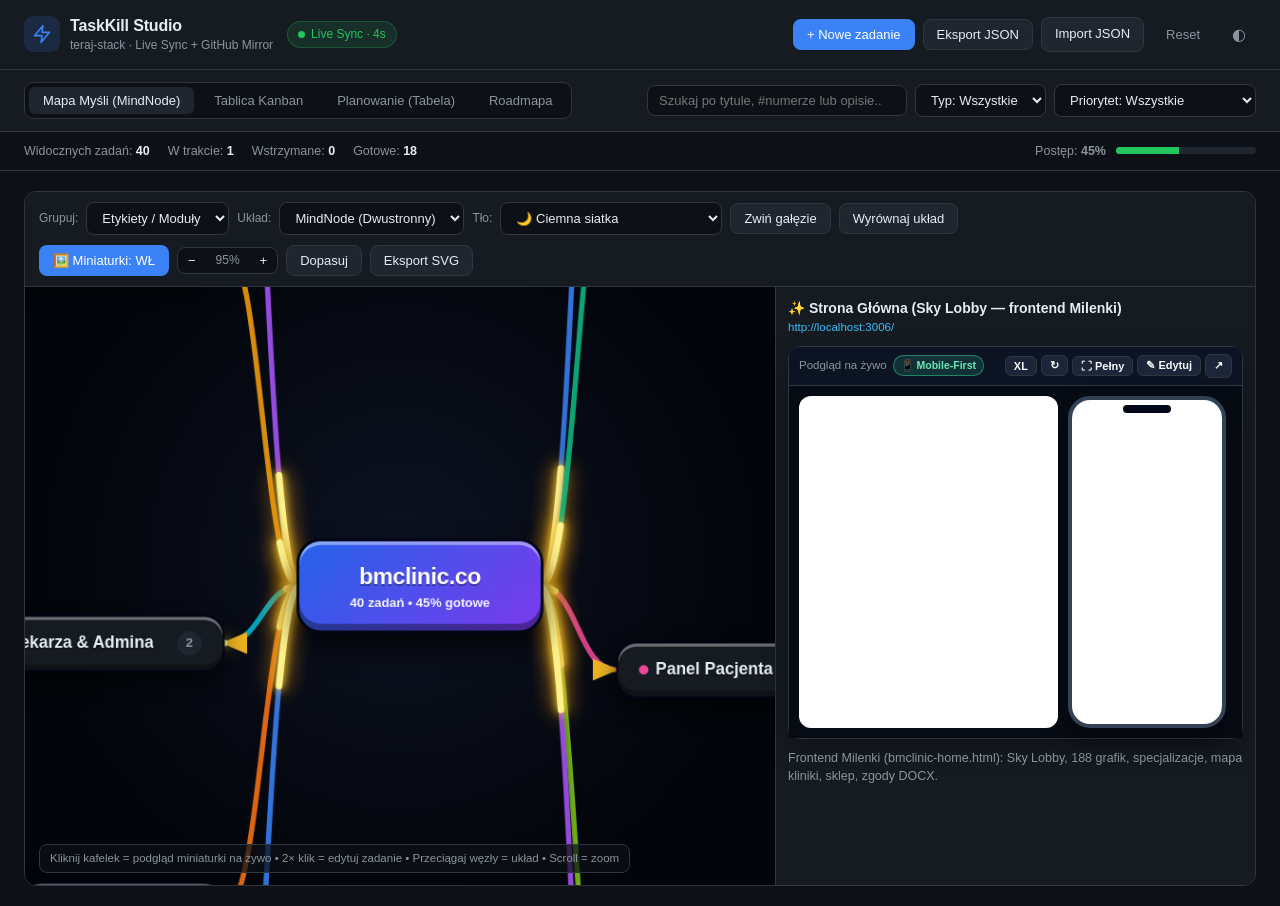
==== index.html @ 2da017fd "feat: TaskKill Studio branding, mobile layout, Plan Awaryjny 2026-11-24, Goal Path & rewards" ====
<!DOCTYPE html>
<html lang="pl" data-theme="dark">
<head>
  <meta charset="UTF-8" />
  <meta name="viewport" content="width=device-width, initial-scale=1.0, viewport-fit=cover" />
  <meta name="theme-color" content="#03050a" />
  <meta name="apple-mobile-web-app-capable" content="yes" />
  <meta name="apple-mobile-web-app-status-bar-style" content="black-translucent" />
  <meta name="apple-mobile-web-app-title" content="TaskKill Studio" />
  <title>TaskKill Studio — Live Board</title>
  <link rel="stylesheet" href="styles.css?v=taskkill-v1" />
</head>
<body>
  <header class="topbar">
    <div class="topbar-left">
      <div class="brand">
        <span class="brand-icon" aria-hidden="true">
          <svg width="20" height="20" viewBox="0 0 24 24" fill="none" stroke="currentColor" stroke-width="2" stroke-linecap="round" stroke-linejoin="round">
            <polygon points="13 2 3 14 12 14 11 22 21 10 12 10 13 2"/>
          </svg>
        </span>
        <div>
          <h1>TaskKill Studio</h1>
          <span class="subtitle">teraj-stack · Live Sync + GitHub Mirror</span>
        </div>
      </div>
      <span class="offline-pill" title="Synchronizacja na żywo co 4s + automatyczny zapis na GitHub co 2 min">
        <span class="dot"></span> Live Sync · 4s
      </span>
    </div>

    <div class="topbar-actions">
      <button id="btn-new-task" class="btn btn-primary">+ Nowe zadanie</button>
      <button id="btn-export" class="btn btn-secondary" title="Eksportuj do pliku JSON">Eksport JSON</button>
      <label class="btn btn-secondary file-btn" title="Importuj z pliku JSON">
        Import JSON
        <input type="file" id="input-import" accept=".json,application/json" hidden />
      </label>
      <button id="btn-reset" class="btn btn-ghost" title="Przywróć oryginalne 21 zadań z GitHuba">Reset</button>
      <button id="btn-theme" class="btn btn-ghost icon-only" title="Przełącz motyw jasny/ciemny" aria-label="Przełącz motyw">◐</button>
    </div>
  </header>

  <section class="toolbar">
    <nav class="view-tabs" role="tablist">
      <button class="tab active" data-view="mindmap" role="tab">Mapa Myśli (MindNode)</button>
      <button class="tab" data-view="board" role="tab">Tablica Kanban</button>
      <button class="tab" data-view="table" role="tab">Planowanie (Tabela)</button>
      <button class="tab" data-view="roadmap" role="tab">Roadmapa</button>
    </nav>

    <div class="filters">
      <input type="search" id="filter-search" class="input search-input" placeholder="Szukaj po tytule, #numerze lub opisie..." />
      <select id="filter-type" class="select" aria-label="Filtr typu">
        <option value="ALL">Typ: Wszystkie</option>
        <option value="Feature">Feature</option>
        <option value="Bug">Bug</option>
        <option value="Task">Task</option>
      </select>
      <select id="filter-priority" class="select" aria-label="Filtr priorytetu">
        <option value="ALL">Priorytet: Wszystkie</option>
        <option value="Krytyczny">❗ Krytyczny (JUŻ)</option>
        <option value="Wysoki">⚠️ Wysoki (Przyspieszony)</option>
        <option value="Średni">Średni</option>
        <option value="Niski">Niski</option>
      </select>
    </div>
  </section>

  <section class="stats-bar" id="stats-bar"></section>

  <main id="app-content" class="app-content"></main>

  <!-- Modal dodawania / edycji zadania -->
  <div id="task-modal" class="modal-backdrop hidden" role="dialog" aria-modal="true" aria-labelledby="modal-title">
    <div class="modal">
      <div class="modal-header">
        <h2 id="modal-title">Edytuj zadanie</h2>
        <button id="modal-close" class="btn btn-ghost icon-only" aria-label="Zamknij">✕</button>
      </div>
      <form id="task-form" class="modal-body">
        <input type="hidden" id="field-id" />
        <label class="field">
          <span>Tytuł *</span>
          <input type="text" id="field-title" class="input" required placeholder="Nazwa zadania..." />
        </label>

        <div class="field-row">
          <label class="field">
            <span>Status</span>
            <select id="field-status" class="select">
              <option value="Todo">Do zrobienia</option>
              <option value="In Progress">W trakcie</option>
              <option value="Paused">Wstrzymane</option>
              <option value="Done">Gotowe</option>
            </select>
          </label>
          <label class="field">
            <span>Priorytet</span>
            <select id="field-priority" class="select">
              <option value="Krytyczny">❗ Krytyczny (JUŻ)</option>
              <option value="Wysoki">⚠️ Wysoki (Przyspieszony)</option>
              <option value="Średni">Średni</option>
              <option value="Niski">Niski</option>
            </select>
          </label>
          <label class="field">
            <span>Typ</span>
            <select id="field-type" class="select">
              <option value="Task">Task</option>
              <option value="Feature">Feature</option>
              <option value="Bug">Bug</option>
            </select>
          </label>
        </div>

        <div class="field-row">
          <label class="field">
            <span>Data startu</span>
            <input type="date" id="field-start" class="input" />
          </label>
          <label class="field">
            <span>Data końca</span>
            <input type="date" id="field-end" class="input" />
          </label>
          <label class="field">
            <span>Przypisany</span>
            <input type="text" id="field-assignee" class="input" placeholder="teraj-stack" />
          </label>
        </div>

        <label class="field">
          <span>Etykiety (oddzielone przecinkiem)</span>
          <input type="text" id="field-labels" class="input" placeholder="np. enhancement, docs" />
        </label>

        <label class="field">
          <span>Opis</span>
          <textarea id="field-body" class="input textarea" rows="5" placeholder="Szczegóły zadania..."></textarea>
        </label>

        <div class="modal-footer">
          <button type="button" id="btn-delete-task" class="btn btn-danger">Usuń zadanie</button>
          <div class="modal-footer-right">
            <a id="field-github-link" href="#" target="_blank" rel="noopener" class="btn btn-ghost hidden">Otwórz na GitHub ↗</a>
            <button type="button" id="btn-cancel-modal" class="btn btn-secondary">Anuluj</button>
            <button type="submit" class="btn btn-primary">Zapisz</button>
          </div>
        </div>
      </form>
    </div>
  </div>

  <div id="toast" class="toast hidden" role="status" aria-live="polite"></div>

  <script src="data.js?v=taskkill-v1"></script>
  <script src="app.js?v=taskkill-v1"></script>
</body>
</html>
---- styles.css ----
:root {
  --bg: #0d1117;
  --surface: #161b22;
  --surface-2: #1f2630;
  --border: #30363d;
  --text: #e6edf3;
  --muted: #8b949e;
  --accent: #3b82f6;
  --accent-hover: #2563eb;
  --danger: #ef4444;
  --success: #22c55e;
  --warning: #f59e0b;
  --paused: #a855f7;
  --radius: 10px;
  --shadow: 0 8px 24px rgba(0, 0, 0, 0.35);
}

[data-theme="light"] {
  --bg: #f6f8fa;
  --surface: #ffffff;
  --surface-2: #f0f3f6;
  --border: #d0d7de;
  --text: #1f2328;
  --muted: #656d76;
  --accent: #2563eb;
  --accent-hover: #1d4ed8;
  --shadow: 0 6px 20px rgba(31, 35, 40, 0.08);
}

* {
  box-sizing: border-box;
  margin: 0;
  padding: 0;
}

body {
  font-family: -apple-system, BlinkMacSystemFont, "SF Pro Text", "Segoe UI", Roboto, Helvetica, Arial, sans-serif;
  background: var(--bg);
  color: var(--text);
  line-height: 1.45;
  min-height: 100vh;
  display: flex;
  flex-direction: column;
}

/* Topbar */
.topbar {
  display: flex;
  align-items: center;
  justify-content: space-between;
  gap: 16px;
  padding: 14px 24px;
  background: var(--surface);
  border-bottom: 1px solid var(--border);
  flex-wrap: wrap;
}

.topbar-left {
  display: flex;
  align-items: center;
  gap: 14px;
}

.brand {
  display: flex;
  align-items: center;
  gap: 10px;
}

.brand-icon {
  width: 36px;
  height: 36px;
  border-radius: 9px;
  background: rgba(59, 130, 246, 0.15);
  color: var(--accent);
  display: grid;
  place-items: center;
}

.brand h1 {
  font-size: 16px;
  font-weight: 650;
  letter-spacing: -0.01em;
}

.subtitle {
  font-size: 12px;
  color: var(--muted);
  display: block;
}

.offline-pill {
  display: inline-flex;
  align-items: center;
  gap: 6px;
  font-size: 12px;
  font-weight: 500;
  padding: 4px 10px;
  border-radius: 999px;
  background: rgba(34, 197, 94, 0.12);
  color: var(--success);
  border: 1px solid rgba(34, 197, 94, 0.25);
}

.offline-pill .dot {
  width: 7px;
  height: 7px;
  border-radius: 50%;
  background: var(--success);
}

.topbar-actions {
  display: flex;
  align-items: center;
  gap: 8px;
  flex-wrap: wrap;
}

/* Buttons & Inputs */
.btn {
  display: inline-flex;
  align-items: center;
  justify-content: center;
  gap: 6px;
  padding: 7px 13px;
  border-radius: 8px;
  font-size: 13px;
  font-weight: 500;
  cursor: pointer;
  border: 1px solid transparent;
  text-decoration: none;
  transition: background 0.15s ease, border-color 0.15s ease, transform 0.1s ease;
}

.btn:active {
  transform: translateY(1px);
}

.btn-primary {
  background: var(--accent);
  color: #fff;
}

.btn-primary:hover {
  background: var(--accent-hover);
}

.btn-secondary {
  background: var(--surface-2);
  color: var(--text);
  border-color: var(--border);
}

.btn-secondary:hover {
  border-color: var(--muted);
}

.btn-ghost {
  background: transparent;
  color: var(--muted);
}

.btn-ghost:hover {
  color: var(--text);
  background: var(--surface-2);
}

.btn-danger {
  background: rgba(239, 68, 68, 0.12);
  color: var(--danger);
  border-color: rgba(239, 68, 68, 0.3);
}

.btn-danger:hover {
  background: var(--danger);
  color: #fff;
}

.icon-only {
  width: 34px;
  height: 34px;
  padding: 0;
  font-size: 16px;
}

.input, .select {
  background: var(--bg);
  color: var(--text);
  border: 1px solid var(--border);
  border-radius: 8px;
  padding: 7px 11px;
  font-size: 13px;
  font-family: inherit;
  outline: none;
}

.input:focus, .select:focus {
  border-color: var(--accent);
}

.textarea {
  resize: vertical;
  width: 100%;
}

/* Toolbar */
.toolbar {
  display: flex;
  align-items: center;
  justify-content: space-between;
  gap: 14px;
  padding: 12px 24px;
  border-bottom: 1px solid var(--border);
  background: var(--surface);
  flex-wrap: wrap;
}

.view-tabs {
  display: flex;
  gap: 6px;
  background: var(--bg);
  padding: 4px;
  border-radius: 9px;
  border: 1px solid var(--border);
}

.tab {
  background: transparent;
  border: none;
  color: var(--muted);
  padding: 6px 14px;
  border-radius: 6px;
  font-size: 13px;
  font-weight: 500;
  cursor: pointer;
}

.tab.active {
  background: var(--surface-2);
  color: var(--text);
}

.filters {
  display: flex;
  align-items: center;
  gap: 8px;
  flex-wrap: wrap;
}

.search-input {
  width: 260px;
}

/* Stats */
.stats-bar {
  display: flex;
  align-items: center;
  gap: 18px;
  padding: 10px 24px;
  font-size: 12.5px;
  color: var(--muted);
  border-bottom: 1px solid var(--border);
  flex-wrap: wrap;
}

.stat-item strong {
  color: var(--text);
  font-weight: 600;
}

.progress-wrap {
  margin-left: auto;
  display: flex;
  align-items: center;
  gap: 10px;
}

.progress-track {
  width: 140px;
  height: 7px;
  background: var(--surface-2);
  border-radius: 999px;
  overflow: hidden;
}

.progress-fill {
  height: 100%;
  background: var(--success);
  transition: width 0.25s ease;
}

/* Main Content */
.app-content {
  flex: 1;
  padding: 20px 24px;
  overflow-x: auto;
}

/* Board View */
.board {
  display: grid;
  grid-template-columns: repeat(4, minmax(260px, 1fr));
  gap: 16px;
  align-items: start;
}

.column {
  background: var(--surface);
  border: 1px solid var(--border);
  border-radius: var(--radius);
  padding: 12px;
  min-height: 420px;
  display: flex;
  flex-direction: column;
  gap: 10px;
  transition: border-color 0.15s ease, background 0.15s ease;
}

.column.drag-over {
  border-color: var(--accent);
  background: rgba(59, 130, 246, 0.06);
}

.column-header {
  display: flex;
  align-items: center;
  justify-content: space-between;
  padding: 2px 4px 8px;
  border-bottom: 1px solid var(--border);
}

.column-title {
  display: flex;
  align-items: center;
  gap: 8px;
  font-size: 13.5px;
  font-weight: 600;
}

.status-dot {
  width: 9px;
  height: 9px;
  border-radius: 50%;
}

.status-Todo { background: #64748b; }
.status-InProgress { background: #3b82f6; }
.status-Paused { background: #a855f7; }
.status-Done { background: #22c55e; }

.count-badge {
  background: var(--surface-2);
  color: var(--muted);
  font-size: 11.5px;
  font-weight: 600;
  padding: 2px 8px;
  border-radius: 999px;
}

.card {
  background: var(--bg);
  border: 1px solid var(--border);
  border-radius: 9px;
  padding: 12px;
  cursor: grab;
  display: flex;
  flex-direction: column;
  gap: 8px;
  transition: border-color 0.15s ease, transform 0.12s ease;
}

.card:hover {
  border-color: var(--accent);
}

.card.dragging {
  opacity: 0.45;
}

.card-top {
  display: flex;
  align-items: center;
  justify-content: space-between;
  gap: 6px;
  font-size: 11.5px;
  color: var(--muted);
}

.card-title {
  font-size: 13.5px;
  font-weight: 550;
  color: var(--text);
}

.card-meta {
  display: flex;
  flex-wrap: wrap;
  gap: 6px;
  align-items: center;
}

.badge {
  font-size: 11px;
  font-weight: 600;
  padding: 2px 7px;
  border-radius: 999px;
  border: 1px solid transparent;
}

.prio-Wysoki { background: rgba(239, 68, 68, 0.14); color: #f87171; border-color: rgba(239, 68, 68, 0.3); }
.prio-Średni { background: rgba(245, 158, 11, 0.14); color: #fbbf24; border-color: rgba(245, 158, 11, 0.3); }
.prio-Niski { background: rgba(100, 116, 139, 0.18); color: #94a3b8; border-color: rgba(100, 116, 139, 0.3); }

.type-Feature { background: rgba(59, 130, 246, 0.14); color: #60a5fa; }
.type-Bug { background: rgba(239, 68, 68, 0.14); color: #f87171; }
.type-Task { background: rgba(168, 85, 247, 0.14); color: #c084fc; }

.card-dates {
  font-size: 11.5px;
  color: var(--muted);
}

/* Table View */
.table-wrap {
  background: var(--surface);
  border: 1px solid var(--border);
  border-radius: var(--radius);
  overflow-x: auto;
}

table {
  width: 100%;
  border-collapse: collapse;
  font-size: 13px;
}

th, td {
  text-align: left;
  padding: 10px 14px;
  border-bottom: 1px solid var(--border);
}

th {
  font-size: 12px;
  text-transform: uppercase;
  letter-spacing: 0.03em;
  color: var(--muted);
  background: var(--surface-2);
  cursor: pointer;
  user-select: none;
}

tr:hover td {
  background: rgba(59, 130, 246, 0.05);
}

.row-title {
  font-weight: 500;
  cursor: pointer;
  color: var(--text);
}

.row-title:hover {
  color: var(--accent);
  text-decoration: underline;
}

/* Roadmap View */
.roadmap {
  background: var(--surface);
  border: 1px solid var(--border);
  border-radius: var(--radius);
  padding: 16px;
  display: flex;
  flex-direction: column;
  gap: 10px;
}

.roadmap-header {
  display: grid;
  grid-template-columns: 280px 1fr;
  gap: 16px;
  font-size: 12px;
  color: var(--muted);
  padding-bottom: 8px;
  border-bottom: 1px solid var(--border);
}

.roadmap-dates {
  display: flex;
  justify-content: space-between;
}

.roadmap-row {
  display: grid;
  grid-template-columns: 280px 1fr;
  gap: 16px;
  align-items: center;
  padding: 6px 0;
  border-bottom: 1px dashed var(--border);
}

.roadmap-label {
  font-size: 13px;
  white-space: nowrap;
  overflow: hidden;
  text-overflow: ellipsis;
  cursor: pointer;
}

.roadmap-label:hover {
  color: var(--accent);
}

.roadmap-track {
  position: relative;
  height: 24px;
  background: var(--bg);
  border-radius: 6px;
  overflow: hidden;
}

.roadmap-bar {
  position: absolute;
  top: 3px;
  bottom: 3px;
  border-radius: 5px;
  font-size: 11px;
  font-weight: 600;
  color: #fff;
  padding: 0 8px;
  display: flex;
  align-items: center;
  white-space: nowrap;
  overflow: hidden;
  cursor: pointer;
  min-width: 28px;
}

/* Modal */
.modal-backdrop {
  position: fixed;
  inset: 0;
  background: rgba(0, 0, 0, 0.65);
  display: grid;
  place-items: center;
  padding: 20px;
  z-index: 100;
}

.modal {
  background: var(--surface);
  border: 1px solid var(--border);
  border-radius: 12px;
  width: 100%;
  max-width: 600px;
  box-shadow: var(--shadow);
  overflow: hidden;
}

.modal-header {
  display: flex;
  align-items: center;
  justify-content: space-between;
  padding: 14px 18px;
  border-bottom: 1px solid var(--border);
}

.modal-header h2 {
  font-size: 15px;
  font-weight: 600;
}

.modal-body {
  padding: 16px 18px;
  display: flex;
  flex-direction: column;
  gap: 12px;
}

.field {
  display: flex;
  flex-direction: column;
  gap: 5px;
  font-size: 12.5px;
  color: var(--muted);
  flex: 1;
}

.field-row {
  display: grid;
  grid-template-columns: repeat(3, 1fr);
  gap: 10px;
}

.modal-footer {
  display: flex;
  align-items: center;
  justify-content: space-between;
  padding-top: 8px;
  border-top: 1px solid var(--border);
}

.modal-footer-right {
  display: flex;
  align-items: center;
  gap: 8px;
}

.hidden {
  display: none !important;
}

.toast {
  position: fixed;
  bottom: 20px;
  right: 20px;
  background: var(--surface-2);
  color: var(--text);
  border: 1px solid var(--border);
  padding: 10px 16px;
  border-radius: 9px;
  font-size: 13px;
  box-shadow: var(--shadow);
  z-index: 200;
}

@media (max-width: 960px) {
  .board {
    grid-template-columns: repeat(2, minmax(240px, 1fr));
  }
  .field-row {
    grid-template-columns: 1fr;
  }
  .roadmap-header, .roadmap-row {
    grid-template-columns: 180px 1fr;
  }
}

@media (max-width: 600px) {
  .board {
    grid-template-columns: 1fr;
  }
  .search-input {
    width: 100%;
  }
}

/* MindNode / Mind Map View */
.mindmap-shell {
  position: relative;
  display: flex;
  flex-direction: column;
  height: calc(100vh - 205px);
  min-height: 540px;
  background: var(--surface);
  border: 1px solid var(--border);
  border-radius: 12px;
  overflow: hidden;
}

.mindmap-toolbar {
  display: flex;
  align-items: center;
  justify-content: space-between;
  gap: 10px;
  padding: 10px 14px;
  background: var(--surface);
  border-bottom: 1px solid var(--border);
  flex-wrap: wrap;
  z-index: 10;
}

.mindmap-controls-left,
.mindmap-controls-right {
  display: flex;
  align-items: center;
  gap: 8px;
  flex-wrap: wrap;
}

.mindmap-control-label {
  font-size: 12px;
  color: var(--muted);
  font-weight: 500;
}

.mindmap-zoom-group {
  display: inline-flex;
  align-items: center;
  background: var(--bg);
  border: 1px solid var(--border);
  border-radius: 8px;
  overflow: hidden;
}

.mindmap-zoom-group button {
  background: transparent;
  border: none;
  color: var(--text);
  padding: 5px 10px;
  font-size: 13px;
  cursor: pointer;
}

.mindmap-zoom-group button:hover {
  background: var(--surface-2);
}

.mindmap-zoom-pct {
  font-size: 12px;
  color: var(--muted);
  min-width: 44px;
  text-align: center;
  font-variant-numeric: tabular-nums;
}

.mindmap-viewport {
  position: relative;
  flex: 1;
  overflow: hidden;
  cursor: grab;
  user-select: none;
  background-color: var(--bg);
  background-size: cover;
  background-position: center;
  background-repeat: no-repeat;
  transition: background-image 0.3s ease, background-color 0.25s ease;
}

.mindmap-viewport.bg-photo {
  background-image: url("00.png?v=1");
}

.mindmap-viewport.bg-ivory {
  background-color: #f6f4ef;
  background-image:
    radial-gradient(circle at 18% 20%, rgba(254, 243, 199, 0.55), transparent 48%),
    radial-gradient(circle at 84% 78%, rgba(219, 234, 254, 0.55), transparent 52%),
    radial-gradient(rgba(100, 116, 139, 0.16) 1px, transparent 1px);
  background-size: 100% 100%, 100% 100%, 24px 24px;
}

.mindmap-viewport.bg-sky {
  background-image: linear-gradient(135deg, #e0f2fe 0%, #f0f9ff 45%, #fef3c7 100%);
}

.mindmap-viewport.bg-sage {
  background-image: linear-gradient(135deg, #ecfdf5 0%, #f0fdf4 45%, #e0f2fe 100%);
}

.mindmap-viewport.bg-dark {
  background-color: #0d1117;
  background-image: radial-gradient(rgba(139, 148, 158, 0.22) 1px, transparent 1px);
  background-size: 24px 24px;
}

/* Frosted light cards on bright/photo backgrounds for MindNode clarity */
.mindmap-viewport.is-light-canvas .mn-node-branch {
  background: rgba(255, 255, 255, 0.88);
  backdrop-filter: blur(12px);
  -webkit-backdrop-filter: blur(12px);
  color: #1e293b;
  box-shadow: 0 8px 24px rgba(15, 23, 42, 0.1);
}

.mindmap-viewport.is-light-canvas .mn-branch-count {
  background: rgba(15, 23, 42, 0.08);
  color: #475569;
}

.mindmap-viewport.is-light-canvas .mn-node-task {
  background: rgba(255, 255, 255, 0.9);
  backdrop-filter: blur(12px);
  -webkit-backdrop-filter: blur(12px);
  border-color: rgba(148, 163, 184, 0.38);
  color: #1e293b;
  box-shadow: 0 6px 20px rgba(15, 23, 42, 0.09);
}

.mindmap-viewport.is-light-canvas .mn-task-meta {
  color: #64748b;
}

.mindmap-viewport.is-light-canvas .mn-fold-btn,
.mindmap-viewport.is-light-canvas .mn-media-btn {
  background: rgba(255, 255, 255, 0.96);
  color: #1e293b;
}

.mindmap-viewport.is-light-canvas .mindmap-hint {
  background: rgba(255, 255, 255, 0.84);
  color: #475569;
  border-color: rgba(148, 163, 184, 0.35);
  backdrop-filter: blur(8px);
}

.mindmap-viewport.panning {
  cursor: grabbing;
}

.mindmap-stage {
  position: absolute;
  top: 0;
  left: 0;
  transform-origin: 0 0;
  will-change: transform;
}

.mindmap-edges {
  position: absolute;
  top: 0;
  left: 0;
  overflow: visible;
  pointer-events: none;
}

.mindmap-edge {
  fill: none;
  stroke-linecap: round;
  transition: stroke-opacity 0.15s ease;
}

.mindmap-nodes {
  position: absolute;
  top: 0;
  left: 0;
}

.mn-node {
  position: absolute;
  transform: translate(-50%, -50%);
  display: flex;
  align-items: center;
  gap: 8px;
  border-radius: 14px;
  transition: box-shadow 0.16s ease, border-color 0.16s ease;
  cursor: grab;
}

.mn-node.is-dragging {
  cursor: grabbing;
  z-index: 60 !important;
  box-shadow: 0 16px 38px rgba(0, 0, 0, 0.45), 0 0 0 2px var(--branch-color, var(--accent));
}

.mn-node-root {
  justify-content: center;
  flex-direction: column;
  gap: 2px;
  padding: 12px 24px;
  border-radius: 999px;
  background: linear-gradient(135deg, #2563eb 0%, #7c3aed 100%);
  color: #ffffff;
  box-shadow: 0 12px 32px rgba(59, 130, 246, 0.35), 0 0 0 3px rgba(99, 102, 241, 0.22);
  text-align: center;
  z-index: 5;
}

.mn-node-root:hover {
  box-shadow: 0 14px 36px rgba(59, 130, 246, 0.48), 0 0 0 4px rgba(124, 58, 237, 0.32);
}

.mn-root-title {
  font-size: 15px;
  font-weight: 700;
  letter-spacing: -0.01em;
  white-space: nowrap;
}

.mn-root-sub {
  font-size: 11px;
  opacity: 0.88;
  white-space: nowrap;
}

.mn-node-branch {
  padding: 9px 15px;
  border-radius: 999px;
  background: var(--surface);
  border: 2px solid var(--branch-color, var(--accent));
  color: var(--text);
  box-shadow: 0 4px 14px rgba(0, 0, 0, 0.18);
  z-index: 4;
}

.mn-node-branch:hover {
  box-shadow: 0 6px 18px rgba(0, 0, 0, 0.28);
}

.mn-branch-dot {
  width: 10px;
  height: 10px;
  border-radius: 50%;
  background: var(--branch-color, var(--accent));
  flex-shrink: 0;
}

.mn-branch-title {
  font-size: 13px;
  font-weight: 650;
  white-space: nowrap;
  overflow: hidden;
  text-overflow: ellipsis;
}

.mn-branch-count {
  font-size: 11px;
  font-weight: 600;
  padding: 1px 7px;
  border-radius: 999px;
  background: var(--surface-2);
  color: var(--muted);
  margin-left: auto;
  flex-shrink: 0;
}

.mn-node-task {
  padding: 8px 12px;
  border-radius: 11px;
  background: var(--surface);
  border: 1.5px solid var(--border);
  border-left: 4px solid var(--branch-color, var(--accent));
  color: var(--text);
  box-shadow: 0 3px 10px rgba(0, 0, 0, 0.16);
  z-index: 3;
}

.mn-node-task.dir-left {
  border-left: 1.5px solid var(--border);
  border-right: 4px solid var(--branch-color, var(--accent));
}

.mn-node-task:hover {
  border-color: var(--branch-color, var(--accent));
  box-shadow: 0 6px 18px rgba(0, 0, 0, 0.26);
}

.mn-node-task.is-done {
  opacity: 0.72;
}

.mn-node-task.is-done .mn-task-title {
  text-decoration: line-through;
  color: var(--muted);
}

.mn-check {
  width: 18px;
  height: 18px;
  border-radius: 50%;
  border: 2px solid var(--branch-color, var(--muted));
  background: transparent;
  color: #fff;
  display: grid;
  place-items: center;
  font-size: 11px;
  font-weight: 700;
  flex-shrink: 0;
  cursor: pointer;
  transition: background 0.14s ease, border-color 0.14s ease;
}

.mn-check.checked {
  background: var(--success);
  border-color: var(--success);
}

.mn-task-body {
  display: flex;
  flex-direction: column;
  gap: 3px;
  min-width: 0;
  flex: 1;
}

.mn-task-title {
  font-size: 12.5px;
  font-weight: 550;
  line-height: 1.3;
  display: -webkit-box;
  -webkit-line-clamp: 2;
  -webkit-box-orient: vertical;
  overflow: hidden;
}

.mn-task-meta {
  display: flex;
  align-items: center;
  gap: 6px;
  font-size: 10.5px;
  color: var(--muted);
}

.mn-prio-dot {
  width: 6px;
  height: 6px;
  border-radius: 50%;
  display: inline-block;
}
.mn-prio-Wysoki { background: #ef4444; }
.mn-prio-Średni { background: #f59e0b; }
.mn-prio-Niski { background: #64748b; }

/* MindNode Action Bubbles (+ Add Child & Collapse/Expand) */
.mn-fold-btn,
.mn-add-btn {
  position: absolute;
  top: 50%;
  transform: translateY(-50%);
  width: 22px;
  height: 22px;
  border-radius: 50%;
  border: 1.5px solid var(--branch-color, var(--accent));
  background: var(--surface);
  color: var(--text);
  font-size: 12px;
  font-weight: 700;
  display: grid;
  place-items: center;
  cursor: pointer;
  z-index: 6;
  transition: transform 0.12s ease, background 0.12s ease, opacity 0.15s ease;
}

.mn-fold-btn.side-right { right: -12px; }
.mn-fold-btn.side-left { left: -12px; }

.mn-add-btn {
  opacity: 0;
  background: var(--branch-color, var(--accent));
  color: #fff;
  border-color: transparent;
}

.mn-node:hover .mn-add-btn,
.mn-add-btn:focus {
  opacity: 1;
}

.mn-add-btn.side-right { right: -36px; }
.mn-add-btn.side-left { left: -36px; }
.mn-add-btn.no-fold.side-right { right: -12px; }
.mn-add-btn.no-fold.side-left { left: -12px; }

.mn-fold-btn:hover,
.mn-add-btn:hover {
  transform: translateY(-50%) scale(1.12);
}

/* Quick-add floating bar */
.mindmap-quickadd {
  position: absolute;
  bottom: 16px;
  left: 50%;
  transform: translateX(-50%);
  display: flex;
  align-items: center;
  gap: 8px;
  padding: 8px 12px;
  background: var(--surface);
  border: 1px solid var(--accent);
  border-radius: 12px;
  box-shadow: var(--shadow);
  z-index: 20;
  max-width: 92%;
}

.mindmap-quickadd .input {
  width: 280px;
}

.mindmap-hint {
  position: absolute;
  bottom: 12px;
  left: 14px;
  font-size: 11.5px;
  color: var(--muted);
  background: rgba(13, 17, 23, 0.72);
  padding: 5px 10px;
  border-radius: 8px;
  border: 1px solid var(--border);
  pointer-events: none;
  z-index: 8;
}

[data-theme="light"] .mindmap-hint {
  background: rgba(255, 255, 255, 0.85);
}

/* MindNode Visual Media (Emoji, Stickers, Images) */
.mn-node-media-wrap {
  display: flex;
  flex-direction: column;
  align-items: stretch;
  gap: 6px;
  width: 100%;
}

.mn-node-row {
  display: flex;
  align-items: center;
  gap: 8px;
  width: 100%;
}

.mn-node-root .mn-node-row {
  justify-content: center;
}

.mn-emoji-badge {
  font-size: 20px;
  line-height: 1;
  flex-shrink: 0;
  filter: drop-shadow(0 2px 4px rgba(0, 0, 0, 0.25));
}

.mn-sticker-badge {
  width: 30px;
  height: 30px;
  border-radius: 9px;
  display: grid;
  place-items: center;
  flex-shrink: 0;
  box-shadow: 0 3px 8px rgba(0, 0, 0, 0.24);
}

.mn-sticker-badge svg {
  width: 18px;
  height: 18px;
}

.mn-node-image {
  width: 100%;
  height: 106px;
  object-fit: cover;
  border-radius: 8px;
  border: 1px solid rgba(255, 255, 255, 0.12);
  display: block;
  pointer-events: none;
}

.mn-media-btn {
  position: absolute;
  top: -11px;
  right: 10px;
  width: 24px;
  height: 24px;
  border-radius: 50%;
  border: 1px solid var(--border);
  background: var(--surface);
  color: var(--text);
  font-size: 12px;
  display: grid;
  place-items: center;
  cursor: pointer;
  opacity: 0;
  z-index: 8;
  box-shadow: 0 3px 10px rgba(0, 0, 0, 0.28);
  transition: opacity 0.14s ease, transform 0.12s ease, border-color 0.14s ease;
}

.mn-node:hover .mn-media-btn,
.mn-media-btn:focus {
  opacity: 1;
}

.mn-media-btn:hover {
  transform: scale(1.14);
  border-color: var(--accent);
}

/* Visual Media Popover */
.mm-media-popover {
  position: absolute;
  top: 56px;
  right: 16px;
  width: 330px;
  max-width: calc(100% - 32px);
  background: var(--surface);
  border: 1px solid var(--border);
  border-radius: 14px;
  box-shadow: 0 18px 48px rgba(0, 0, 0, 0.48);
  z-index: 80;
  overflow: hidden;
  display: flex;
  flex-direction: column;
}

.mm-media-header {
  display: flex;
  align-items: center;
  justify-content: space-between;
  padding: 10px 14px;
  border-bottom: 1px solid var(--border);
  font-size: 13px;
  font-weight: 600;
}

.mm-media-tabs {
  display: grid;
  grid-template-columns: repeat(3, 1fr);
  gap: 4px;
  padding: 8px 12px 0;
}

.mm-media-tab {
  background: var(--bg);
  border: 1px solid var(--border);
  color: var(--muted);
  padding: 6px 8px;
  border-radius: 8px;
  font-size: 12px;
  font-weight: 550;
  cursor: pointer;
}

.mm-media-tab.active {
  background: var(--accent);
  border-color: var(--accent);
  color: #fff;
}

.mm-media-body {
  padding: 12px;
  display: flex;
  flex-direction: column;
  gap: 10px;
  max-height: 310px;
  overflow-y: auto;
}

.mm-emoji-grid {
  display: grid;
  grid-template-columns: repeat(7, 1fr);
  gap: 5px;
}

.mm-emoji-item {
  height: 34px;
  border-radius: 8px;
  border: 1px solid var(--border);
  background: var(--bg);
  font-size: 18px;
  cursor: pointer;
  display: grid;
  place-items: center;
  transition: transform 0.1s ease, border-color 0.12s ease;
}

.mm-emoji-item:hover,
.mm-emoji-item.selected {
  border-color: var(--accent);
  transform: scale(1.08);
  background: var(--surface-2);
}

.mm-sticker-grid {
  display: grid;
  grid-template-columns: repeat(3, 1fr);
  gap: 8px;
}

.mm-sticker-item {
  display: flex;
  flex-direction: column;
  align-items: center;
  gap: 5px;
  padding: 8px 6px;
  border-radius: 10px;
  border: 1px solid var(--border);
  background: var(--bg);
  color: var(--text);
  font-size: 11px;
  cursor: pointer;
  transition: border-color 0.12s ease, transform 0.1s ease;
}

.mm-sticker-item:hover,
.mm-sticker-item.selected {
  border-color: var(--accent);
  transform: translateY(-1px);
  background: var(--surface-2);
}

.mm-image-drop {
  display: flex;
  flex-direction: column;
  align-items: center;
  justify-content: center;
  gap: 6px;
  padding: 16px 12px;
  border: 1.5px dashed var(--border);
  border-radius: 10px;
  background: var(--bg);
  color: var(--muted);
  font-size: 12px;
  text-align: center;
  cursor: pointer;
}

.mm-image-drop:hover {
  border-color: var(--accent);
  color: var(--text);
}

.mm-image-preview {
  width: 100%;
  max-height: 120px;
  object-fit: cover;
  border-radius: 8px;
  border: 1px solid var(--border);
}

.mm-media-footer {
  display: flex;
  align-items: center;
  justify-content: space-between;
  padding: 8px 12px;
  border-top: 1px solid var(--border);
  background: var(--surface-2);
}

/* ===== TaskKill Studio — Mobile Adaptation ===== */
@media (max-width: 768px) {
  .topbar {
    flex-direction: column;
    align-items: stretch;
    gap: 10px;
    padding: 10px 12px;
  }
  .topbar-left {
    justify-content: space-between;
  }
  .topbar-actions {
    display: flex;
    flex-wrap: wrap;
    gap: 6px;
  }
  .topbar-actions .btn {
    flex: 1 1 auto;
    min-height: 38px;
    font-size: 13px;
    justify-content: center;
  }
  .toolbar {
    flex-direction: column;
    align-items: stretch;
    gap: 8px;
    padding: 8px 12px;
  }
  .view-tabs {
    overflow-x: auto;
    -webkit-overflow-scrolling: touch;
    white-space: nowrap;
    padding-bottom: 4px;
  }
  .filters {
    display: grid;
    grid-template-columns: 1fr 1fr;
    gap: 6px;
  }
  .filters .search-input {
    grid-column: 1 / -1;
    width: 100%;
  }
  .stats-bar {
    padding: 8px 12px;
    gap: 6px;
    flex-wrap: wrap;
  }
  .app-content {
    padding: 10px 10px 28px;
  }
  .kanban-board,
  .board {
    display: flex !important;
    flex-direction: column !important;
    gap: 12px !important;
  }
  .kanban-col,
  .column {
    min-width: 100% !important;
    width: 100% !important;
  }
  .mm-preview-dock {
    display: none !important;
  }
  .mm-layout {
    grid-template-columns: 1fr !important;
  }
  .quick-act-btn {
    min-width: 34px !important;
    min-height: 34px !important;
    font-size: 14px !important;
  }
  .modal {
    width: calc(100vw - 20px) !important;
    max-height: 92vh !important;
    margin: 10px !important;
  }
  .field-row {
    grid-template-columns: 1fr !important;
  }
}
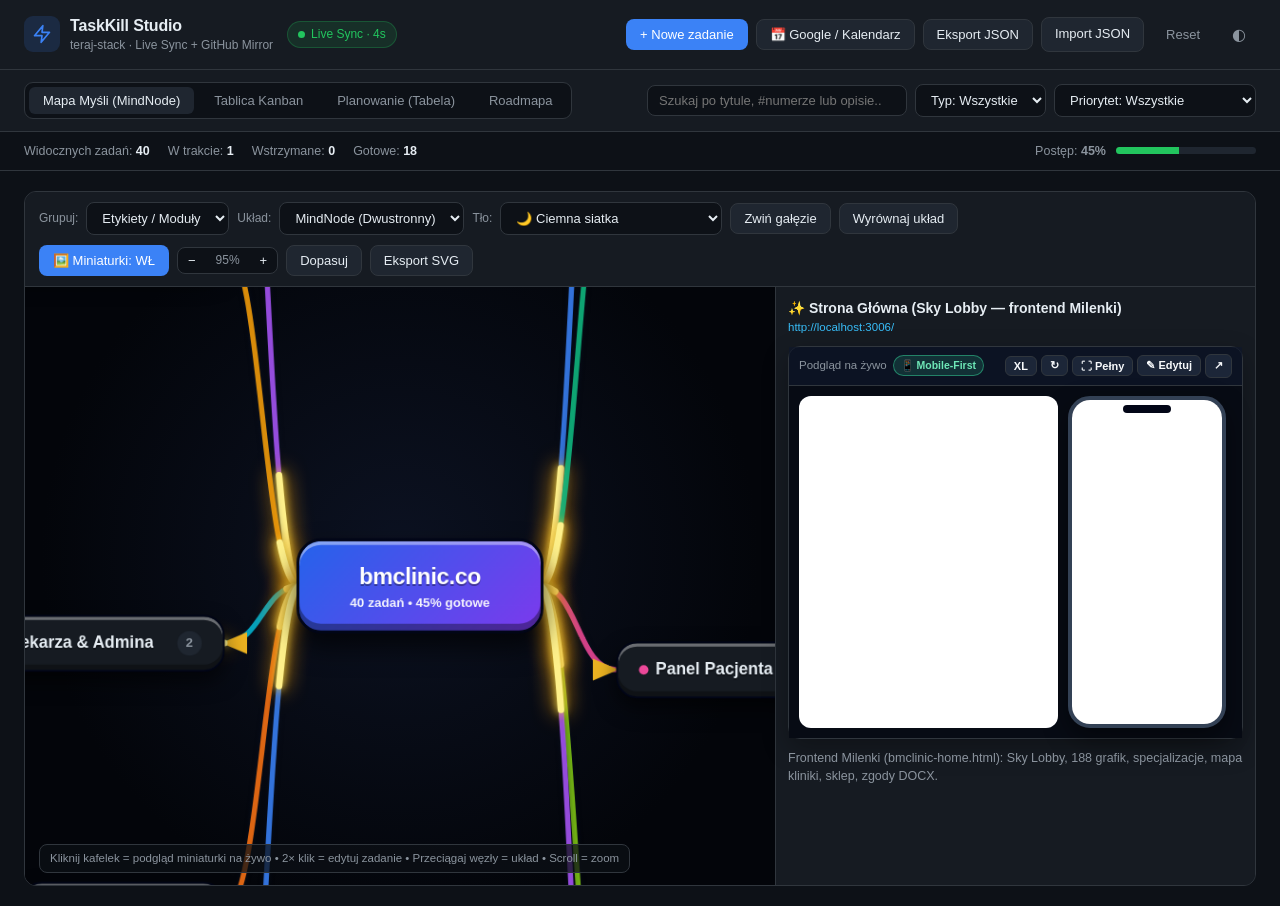
==== commit a0a7ebe0: "feat: add Google Account OAuth, Google Calendar sync & live /api/calendar.ics feed" ====
--- a/index.html
+++ b/index.html
@@ -8,7 +8,7 @@
   <meta name="apple-mobile-web-app-status-bar-style" content="black-translucent" />
   <meta name="apple-mobile-web-app-title" content="TaskKill Studio" />
   <title>TaskKill Studio — Live Board</title>
-  <link rel="stylesheet" href="styles.css?v=taskkill-v1" />
+  <link rel="stylesheet" href="styles.css?v=taskkill-v2" />
 </head>
 <body>
   <header class="topbar">
@@ -31,6 +31,7 @@
 
     <div class="topbar-actions">
       <button id="btn-new-task" class="btn btn-primary">+ Nowe zadanie</button>
+      <button id="btn-google-sync" class="btn btn-secondary" title="Połącz konto Google i synchronizuj z Kalendarzem Google / iPhone">📅 Google / Kalendarz</button>
       <button id="btn-export" class="btn btn-secondary" title="Eksportuj do pliku JSON">Eksport JSON</button>
       <label class="btn btn-secondary file-btn" title="Importuj z pliku JSON">
         Import JSON
@@ -151,9 +152,46 @@
     </div>
   </div>
 
+  <!-- Modal integracji z kontem Google i Kalendarzem -->
+  <div id="google-modal" class="modal-backdrop hidden" role="dialog" aria-modal="true" aria-labelledby="google-modal-title">
+    <div class="modal" style="max-width:560px">
+      <div class="modal-header">
+        <h2 id="google-modal-title">📅 Google Konto &amp; Synchronizacja Kalendarza</h2>
+        <button id="google-modal-close" class="btn btn-ghost icon-only" aria-label="Zamknij">✕</button>
+      </div>
+      <div class="modal-body" style="display:flex;flex-direction:column;gap:14px">
+        <div id="google-account-status" style="padding:10px 12px;border-radius:10px;border:1px solid var(--border);background:var(--surface-2);font-size:14px">
+          Status: <strong>Gotowy do synchronizacji z Google Calendar i iPhone</strong>
+        </div>
+
+        <div style="padding:12px;border-radius:10px;border:1px solid rgba(56,189,248,.35);background:rgba(14,165,233,.08)">
+          <div style="font-weight:700;font-size:15px;margin-bottom:6px">1. Natychmiastowa synchronizacja kalendarza (iPhone + Android + Google)</div>
+          <p style="font-size:13px;color:var(--muted);margin:0 0 10px">Wklej ten link w <strong>Google Calendar → Inne kalendarze → Z adresu URL</strong> lub na iPhonie (<strong>Kalendarz → Dodaj subskrypcję</strong>), albo pobierz plik <code>.ics</code>:</p>
+          <div style="display:flex;gap:8px;flex-wrap:wrap">
+            <input type="text" id="ics-feed-url" class="input" readonly style="flex:1;min-width:200px;font-size:13px" />
+            <button type="button" id="btn-copy-ics" class="btn btn-secondary">Kopiuj link</button>
+            <a id="btn-download-ics" href="/api/calendar.ics" download="taskkill-studio.ics" class="btn btn-primary">Pobierz .ics</a>
+          </div>
+        </div>
+
+        <div style="padding:12px;border-radius:10px;border:1px solid var(--border);background:var(--surface-2)">
+          <div style="font-weight:700;font-size:15px;margin-bottom:6px">2. Połączenie z kontem Google (OAuth 2.0 — zapis bezpośrednio do Google Calendar)</div>
+          <label class="field" style="margin-bottom:8px">
+            <span>Google OAuth Client ID (opcjonalnie — do bezpośredniego zapisu w Google Calendar)</span>
+            <input type="text" id="google-client-id" class="input" placeholder="np. 1234567890-xxxx.apps.googleusercontent.com" />
+          </label>
+          <div style="display:flex;gap:8px;flex-wrap:wrap;align-items:center">
+            <button type="button" id="btn-google-oauth-connect" class="btn btn-primary">🔐 Połącz konto Google</button>
+            <button type="button" id="btn-google-push-today" class="btn btn-secondary">📤 Wyślij dzisiejszy Plan Awaryjny do Google Calendar</button>
+          </div>
+        </div>
+      </div>
+    </div>
+  </div>
+
   <div id="toast" class="toast hidden" role="status" aria-live="polite"></div>
 
-  <script src="data.js?v=taskkill-v1"></script>
-  <script src="app.js?v=taskkill-v1"></script>
+  <script src="data.js?v=taskkill-v2"></script>
+  <script src="app.js?v=taskkill-v2"></script>
 </body>
 </html>
--- a/styles.css
+++ b/styles.css
@@ -1403,3 +1403,65 @@
     grid-template-columns: 1fr !important;
   }
 }
+
+/* ===== TaskKill Studio — Duża, wyraźna typografia na tablicy Kanban i w ustawieniach ===== */
+.column-header,
+.column-header h3,
+.col-title {
+  font-size: 17px !important;
+  font-weight: 800 !important;
+  letter-spacing: 0.01em;
+}
+
+.task-card {
+  padding: 16px 16px 16px 20px !important;
+}
+
+.task-card .card-title,
+.task-card .task-title,
+.task-card h4 {
+  font-size: 19px !important;
+  line-height: 1.35 !important;
+  font-weight: 750 !important;
+  color: #f8fafc !important;
+  margin-bottom: 8px !important;
+}
+
+.task-card .card-body,
+.task-card .task-desc,
+.task-card p {
+  font-size: 15px !important;
+  line-height: 1.45 !important;
+}
+
+.task-card .badge,
+.task-card .pill,
+.task-card .card-meta,
+.task-card .card-id,
+.task-card .urgency-btn {
+  font-size: 14px !important;
+  padding: 4px 10px !important;
+}
+
+.task-card .quick-act-btn {
+  min-width: 34px !important;
+  min-height: 34px !important;
+  font-size: 16px !important;
+}
+
+/* Większe litery w oknie ustawień/edycji zadania */
+.modal .field > span {
+  font-size: 15px !important;
+  font-weight: 700 !important;
+}
+
+.modal .input,
+.modal .select,
+.modal .textarea {
+  font-size: 16px !important;
+  padding: 10px 12px !important;
+}
+
+.modal-header h2 {
+  font-size: 20px !important;
+}
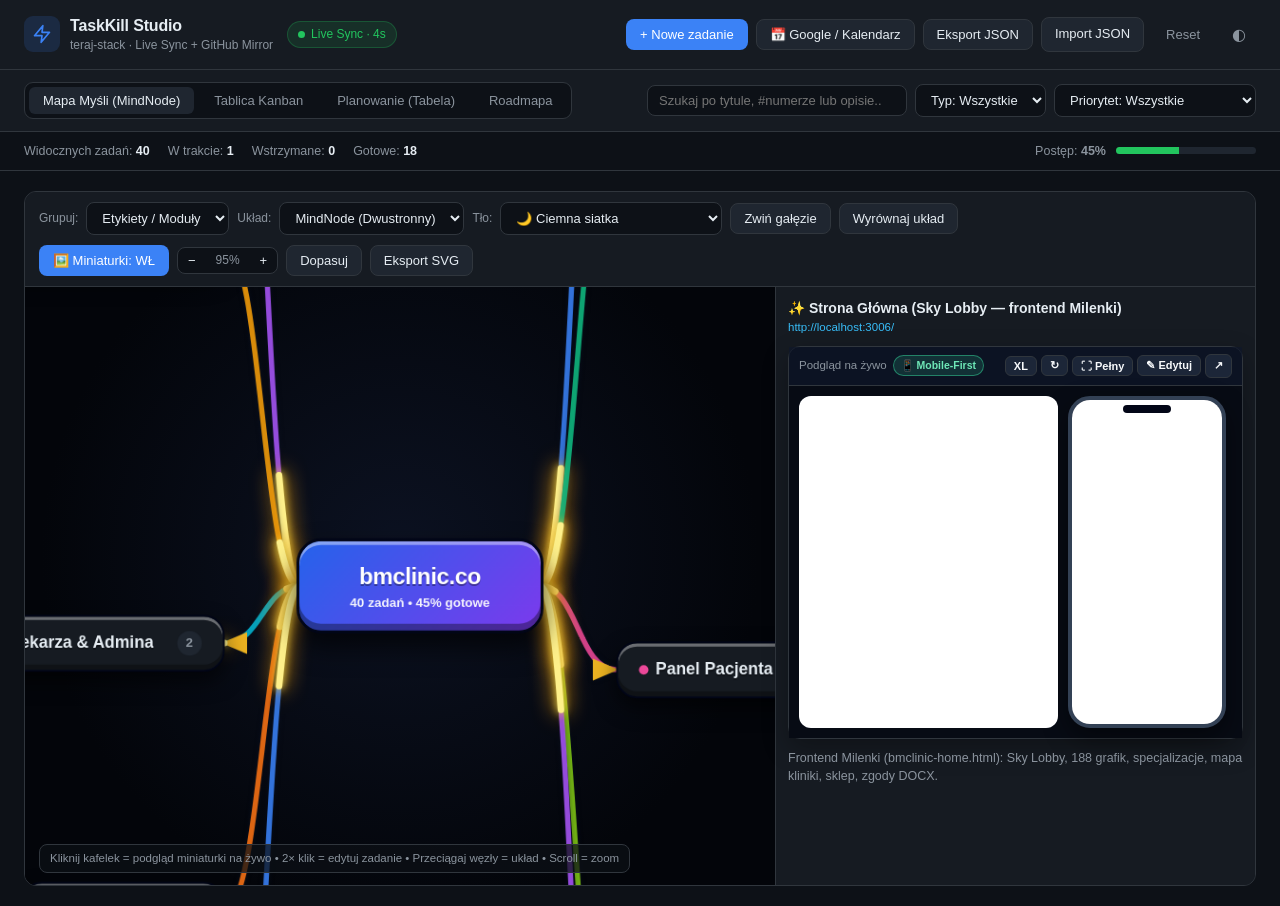
==== commit ddecbdc5: "feat: sync visual MindMap layout/positions/media across devices via /api/layout" ====
--- a/index.html
+++ b/index.html
@@ -191,7 +191,7 @@
 
   <div id="toast" class="toast hidden" role="status" aria-live="polite"></div>
 
-  <script src="data.js?v=taskkill-v2"></script>
-  <script src="app.js?v=taskkill-v2"></script>
+  <script src="data.js?v=taskkill-v3"></script>
+  <script src="app.js?v=taskkill-v3"></script>
 </body>
 </html>
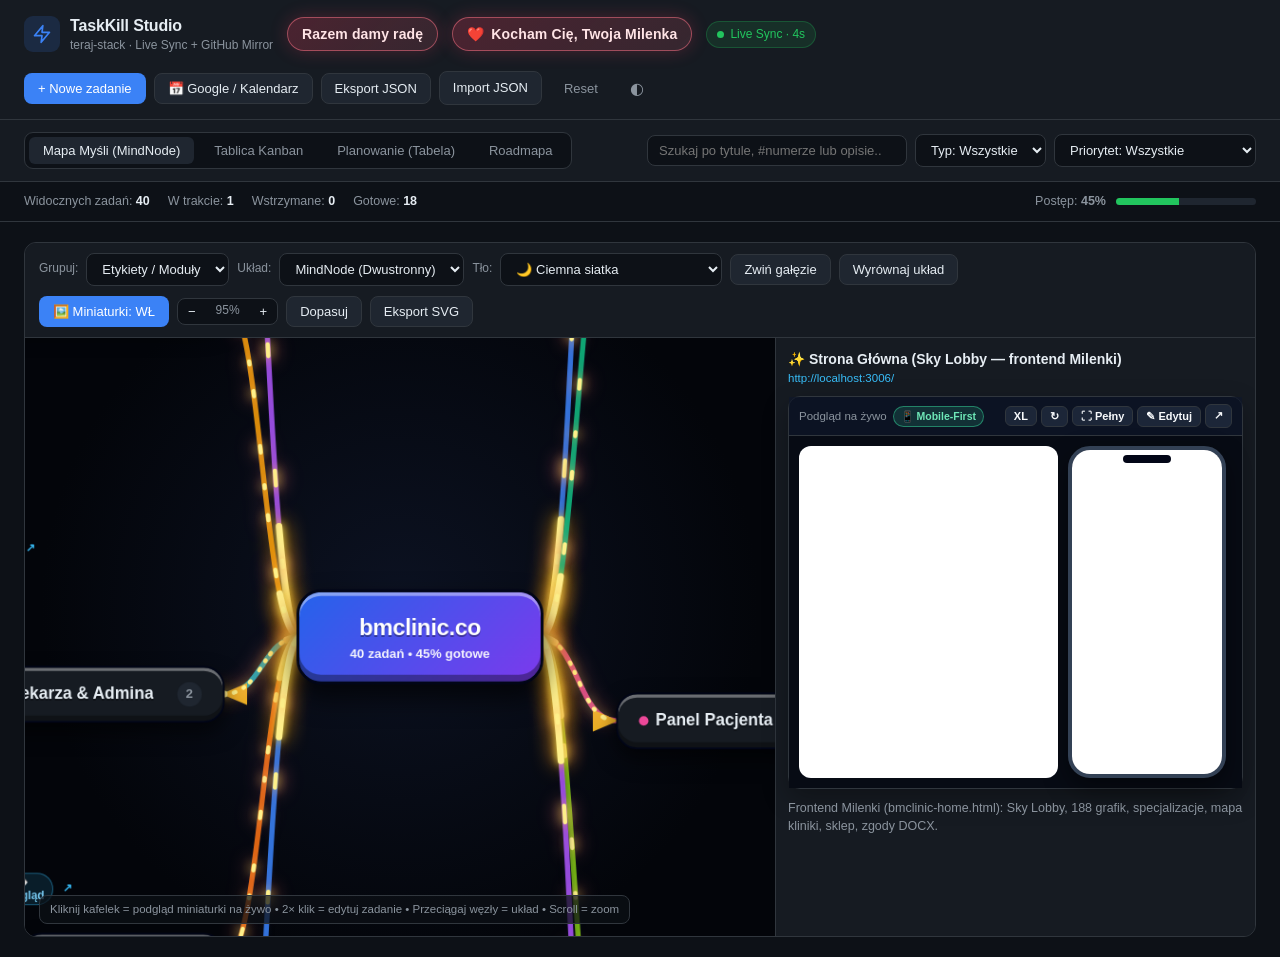
==== commit 30f71256: "feat: add Razem damy rade + Kocham Cie Twoja Milenka badges, map loading sparkles & minute estimates" ====
--- a/index.html
+++ b/index.html
@@ -8,7 +8,7 @@
   <meta name="apple-mobile-web-app-status-bar-style" content="black-translucent" />
   <meta name="apple-mobile-web-app-title" content="TaskKill Studio" />
   <title>TaskKill Studio — Live Board</title>
-  <link rel="stylesheet" href="styles.css?v=taskkill-v2" />
+  <link rel="stylesheet" href="styles.css?v=taskkill-v4" />
 </head>
 <body>
   <header class="topbar">
@@ -24,6 +24,12 @@
           <span class="subtitle">teraj-stack · Live Sync + GitHub Mirror</span>
         </div>
       </div>
+      <span class="love-motto-pill" title="Nasza wspólna tablica">
+        Razem damy radę
+      </span>
+      <span class="love-motto-pill" title="Dedykacja">
+        <span class="love-heart">❤️</span> Kocham Cię, Twoja Milenka
+      </span>
       <span class="offline-pill" title="Synchronizacja na żywo co 4s + automatyczny zapis na GitHub co 2 min">
         <span class="dot"></span> Live Sync · 4s
       </span>
@@ -191,7 +197,7 @@
 
   <div id="toast" class="toast hidden" role="status" aria-live="polite"></div>
 
-  <script src="data.js?v=taskkill-v3"></script>
-  <script src="app.js?v=taskkill-v3"></script>
+  <script src="data.js?v=taskkill-v4"></script>
+  <script src="app.js?v=taskkill-v4"></script>
 </body>
 </html>
--- a/styles.css
+++ b/styles.css
@@ -1465,3 +1465,84 @@
 .modal-header h2 {
   font-size: 20px !important;
 }
+
+/* ===== Motto „Razem damy radę · Kocham Cię”, czas w minutach i iskierki ładowania ===== */
+.love-motto-pill {
+  display: inline-flex;
+  align-items: center;
+  gap: 7px;
+  padding: 6px 14px;
+  border-radius: 999px;
+  font-size: 14px;
+  font-weight: 700;
+  letter-spacing: 0.01em;
+  color: #ffe4e6;
+  background: linear-gradient(135deg, rgba(244, 63, 94, 0.24), rgba(251, 113, 133, 0.14));
+  border: 1px solid rgba(251, 113, 133, 0.52);
+  box-shadow: 0 0 18px rgba(244, 63, 94, 0.24);
+  white-space: nowrap;
+}
+
+[data-theme="light"] .love-motto-pill {
+  color: #9f1239;
+  background: linear-gradient(135deg, rgba(255, 228, 230, 0.95), rgba(254, 205, 211, 0.78));
+  border-color: rgba(244, 63, 94, 0.45);
+}
+
+.love-heart {
+  display: inline-block;
+  animation: love-pulse 2.2s ease-in-out infinite;
+}
+
+@keyframes love-pulse {
+  0%, 100% { transform: scale(1); }
+  50% { transform: scale(1.18); }
+}
+
+.est-time-pill {
+  display: inline-flex;
+  align-items: center;
+  gap: 4px;
+  padding: 2px 8px;
+  border-radius: 999px;
+  font-size: 12.5px;
+  font-weight: 700;
+  background: rgba(56, 189, 248, 0.14);
+  color: #7dd3fc;
+  border: 1px solid rgba(56, 189, 248, 0.35);
+  white-space: nowrap;
+}
+
+.est-time-pill.is-done {
+  background: rgba(34, 197, 94, 0.15);
+  color: #86efac;
+  border-color: rgba(34, 197, 94, 0.4);
+}
+
+[data-theme="light"] .est-time-pill {
+  background: rgba(14, 165, 233, 0.12);
+  color: #0369a1;
+}
+
+[data-theme="light"] .est-time-pill.is-done {
+  background: rgba(22, 163, 74, 0.12);
+  color: #15803d;
+}
+
+@keyframes mindmap-sparkle-loading {
+  0% { stroke-dashoffset: 100; opacity: 0.45; }
+  50% { opacity: 1; }
+  100% { stroke-dashoffset: 0; opacity: 0.45; }
+}
+
+.mindmap-edges path.mindmap-sparkle-trail {
+  fill: none;
+  vector-effect: non-scaling-stroke;
+  stroke: #fef08a;
+  stroke-width: 4.5px !important;
+  stroke-linecap: round;
+  stroke-dasharray: 1.4 7.6 0.8 9.2 1.8 14;
+  filter: drop-shadow(0 0 6px #fde047) drop-shadow(0 0 10px #fb7185);
+  animation: mindmap-sparkle-loading 2.1s linear infinite;
+  pointer-events: none;
+}
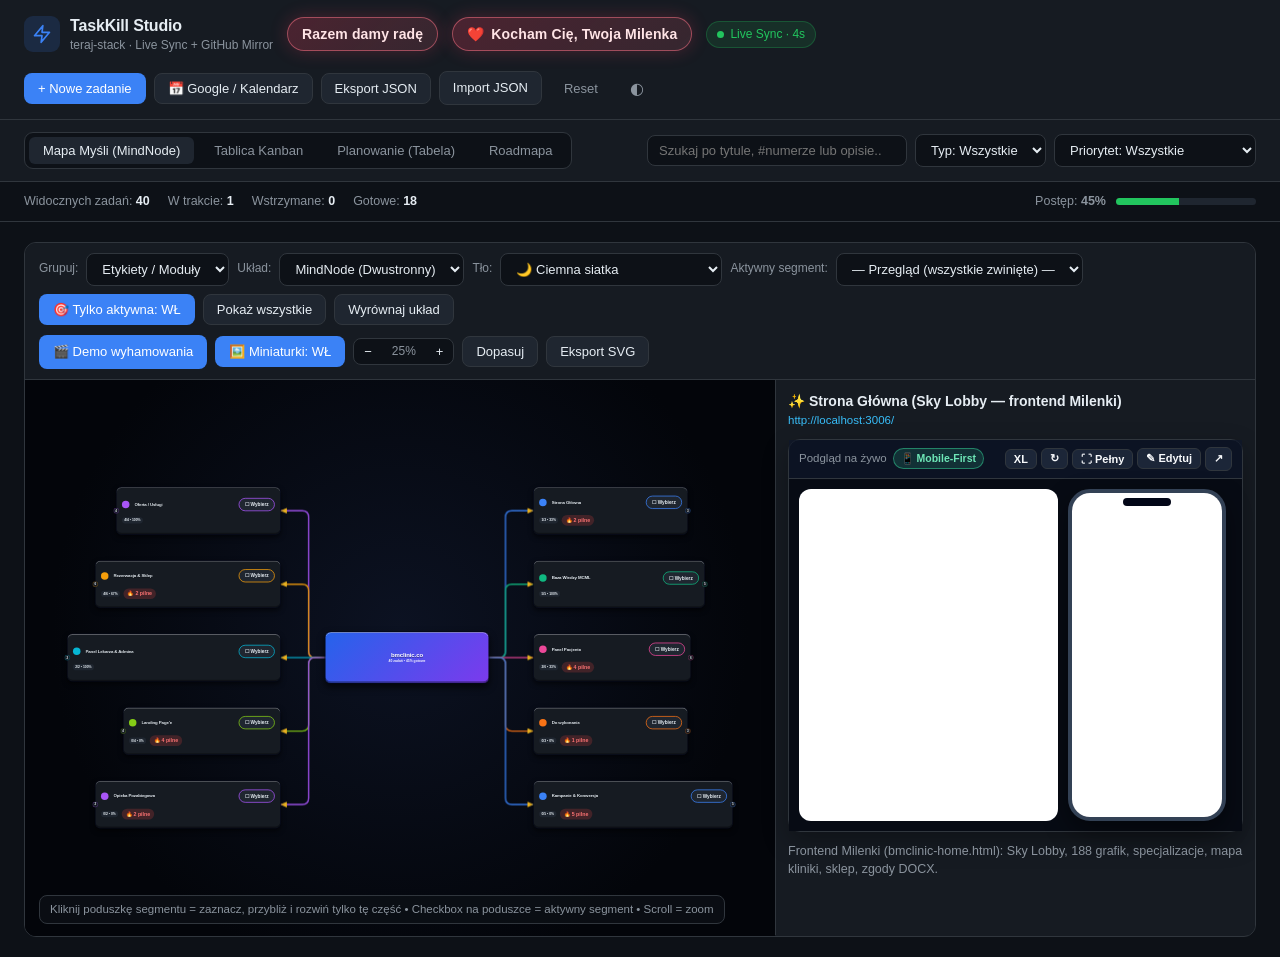
==== commit 20c2aa5e: "TaskKill Studio v16: orthogonal tree, waterfall roadmap, smooth hover/dock motion & DESIGN_MANIFESTO" ====
--- a/index.html
+++ b/index.html
@@ -8,7 +8,7 @@
   <meta name="apple-mobile-web-app-status-bar-style" content="black-translucent" />
   <meta name="apple-mobile-web-app-title" content="TaskKill Studio" />
   <title>TaskKill Studio — Live Board</title>
-  <link rel="stylesheet" href="styles.css?v=taskkill-v4" />
+  <link rel="stylesheet" href="styles.css?v=taskkill-v16" />
 </head>
 <body>
   <header class="topbar">
@@ -197,7 +197,7 @@
 
   <div id="toast" class="toast hidden" role="status" aria-live="polite"></div>
 
-  <script src="data.js?v=taskkill-v4"></script>
-  <script src="app.js?v=taskkill-v4"></script>
+  <script src="data.js?v=taskkill-v5"></script>
+  <script src="app.js?v=taskkill-v15"></script>
 </body>
 </html>
--- a/styles.css
+++ b/styles.css
@@ -847,93 +847,189 @@
 .mn-node-root {
   justify-content: center;
   flex-direction: column;
-  gap: 2px;
-  padding: 12px 24px;
-  border-radius: 999px;
+  gap: 10px;
+  padding: 40px 64px;
+  border-radius: 56px;
   background: linear-gradient(135deg, #2563eb 0%, #7c3aed 100%);
   color: #ffffff;
-  box-shadow: 0 12px 32px rgba(59, 130, 246, 0.35), 0 0 0 3px rgba(99, 102, 241, 0.22);
+  box-shadow: 0 22px 54px rgba(59, 130, 246, 0.45), 0 0 0 7px rgba(99, 102, 241, 0.34);
   text-align: center;
   z-index: 5;
 }
 
 .mn-node-root:hover {
-  box-shadow: 0 14px 36px rgba(59, 130, 246, 0.48), 0 0 0 4px rgba(124, 58, 237, 0.32);
+  box-shadow: 0 24px 58px rgba(59, 130, 246, 0.55), 0 0 0 8px rgba(124, 58, 237, 0.42);
 }
 
 .mn-root-title {
-  font-size: 15px;
+  font-size: 52px;
+  font-weight: 900;
+  letter-spacing: -0.025em;
+  line-height: 1.1;
+  white-space: nowrap;
+}
+
+.mn-root-sub {
+  font-size: 24px;
   font-weight: 700;
-  letter-spacing: -0.01em;
+  opacity: 0.95;
   white-space: nowrap;
 }
 
-.mn-root-sub {
-  font-size: 11px;
-  opacity: 0.88;
-  white-space: nowrap;
-}
-
 .mn-node-branch {
-  padding: 9px 15px;
-  border-radius: 999px;
+  padding: 36px 46px;
+  border-radius: 48px;
   background: var(--surface);
-  border: 2px solid var(--branch-color, var(--accent));
+  border: 6px solid var(--branch-color, var(--accent));
   color: var(--text);
-  box-shadow: 0 4px 14px rgba(0, 0, 0, 0.18);
+  box-shadow: 0 16px 38px rgba(0, 0, 0, 0.32);
   z-index: 4;
 }
 
+.mn-node-branch.is-active-branch {
+  border-width: 7px;
+  box-shadow: 0 0 0 10px color-mix(in srgb, var(--branch-color, var(--accent)) 32%, transparent), 0 22px 46px rgba(0, 0, 0, 0.42);
+  z-index: 8;
+}
+
+.mn-node-branch.is-inactive-branch {
+  opacity: 0.65;
+}
+
+.mn-node-branch.is-inactive-branch:hover {
+  opacity: 0.96;
+}
+
 .mn-node-branch:hover {
-  box-shadow: 0 6px 18px rgba(0, 0, 0, 0.28);
+  box-shadow: 0 18px 42px rgba(0, 0, 0, 0.4);
+}
+
+.mn-branch-top {
+  display: flex;
+  align-items: center;
+  justify-content: space-between;
+  gap: 20px;
+  width: 100%;
+}
+
+.mn-branch-head-left {
+  display: flex;
+  align-items: center;
+  gap: 20px;
+  min-width: 0;
+  flex: 1;
 }
 
 .mn-branch-dot {
-  width: 10px;
-  height: 10px;
+  width: 30px;
+  height: 30px;
   border-radius: 50%;
   background: var(--branch-color, var(--accent));
   flex-shrink: 0;
 }
 
 .mn-branch-title {
-  font-size: 13px;
-  font-weight: 650;
+  font-size: 46px;
+  font-weight: 900;
+  letter-spacing: -0.025em;
+  line-height: 1.12;
   white-space: nowrap;
   overflow: hidden;
   text-overflow: ellipsis;
 }
 
+.mn-branch-select-btn {
+  padding: 12px 22px;
+  border-radius: 999px;
+  border: 3px solid var(--branch-color, var(--accent));
+  background: var(--surface-2);
+  color: var(--text);
+  font-size: 19px;
+  font-weight: 800;
+  cursor: pointer;
+  flex-shrink: 0;
+  white-space: nowrap;
+}
+
+.mn-branch-select-btn.is-selected {
+  background: var(--branch-color, var(--accent));
+  color: #ffffff;
+}
+
+.mn-branch-signal {
+  display: flex;
+  align-items: center;
+  gap: 14px;
+  margin-top: 18px;
+  width: 100%;
+  font-size: 21px;
+  font-weight: 700;
+  color: var(--muted);
+}
+
 .mn-branch-count {
-  font-size: 11px;
-  font-weight: 600;
-  padding: 1px 7px;
+  font-size: 22px;
+  font-weight: 800;
+  padding: 6px 18px;
   border-radius: 999px;
   background: var(--surface-2);
-  color: var(--muted);
+  color: var(--text);
+  flex-shrink: 0;
+}
+
+.mn-branch-urgent {
+  font-size: 21px;
+  font-weight: 800;
+  padding: 6px 16px;
+  border-radius: 999px;
+  background: rgba(239, 68, 68, 0.2);
+  color: #f87171;
+  flex-shrink: 0;
+}
+
+.mn-branch-expand-hint {
   margin-left: auto;
-  flex-shrink: 0;
+  font-size: 17px;
+  opacity: 0.85;
+  white-space: nowrap;
+}
+
+/* Far-zoom organizational overview: maximize legibility of main segment names */
+.mindmap-viewport.is-far-zoom .mn-branch-title {
+  font-size: 54px;
+}
+
+.mindmap-viewport.is-far-zoom .mn-branch-expand-hint,
+.mindmap-viewport.is-far-zoom .mn-media-btn,
+.mindmap-viewport.is-far-zoom .mn-add-btn {
+  display: none !important;
 }
 
 .mn-node-task {
-  padding: 8px 12px;
-  border-radius: 11px;
-  background: var(--surface);
-  border: 1.5px solid var(--border);
-  border-left: 4px solid var(--branch-color, var(--accent));
+  padding: 14px 18px;
+  border-radius: 24px;
+  background: linear-gradient(180deg, color-mix(in srgb, var(--surface) 94%, #ffffff 6%) 0%, var(--surface) 100%);
+  border: 2px solid color-mix(in srgb, var(--branch-color, var(--border)) 48%, var(--border));
+  border-left: 6px solid var(--branch-color, var(--accent));
   color: var(--text);
-  box-shadow: 0 3px 10px rgba(0, 0, 0, 0.16);
+  box-shadow:
+    0 10px 24px rgba(0, 0, 0, 0.24),
+    inset 0 2px 0 rgba(255, 255, 255, 0.14),
+    inset 0 -3px 6px rgba(0, 0, 0, 0.14);
   z-index: 3;
 }
 
 .mn-node-task.dir-left {
-  border-left: 1.5px solid var(--border);
-  border-right: 4px solid var(--branch-color, var(--accent));
+  border-left: 2px solid color-mix(in srgb, var(--branch-color, var(--border)) 48%, var(--border));
+  border-right: 6px solid var(--branch-color, var(--accent));
 }
 
 .mn-node-task:hover {
   border-color: var(--branch-color, var(--accent));
-  box-shadow: 0 6px 18px rgba(0, 0, 0, 0.26);
+  box-shadow:
+    0 14px 30px rgba(0, 0, 0, 0.34),
+    0 0 0 3px color-mix(in srgb, var(--branch-color, var(--accent)) 24%, transparent),
+    inset 0 2px 0 rgba(255, 255, 255, 0.18);
 }
 
 .mn-node-task.is-done {
@@ -946,15 +1042,15 @@
 }
 
 .mn-check {
-  width: 18px;
-  height: 18px;
+  width: 22px;
+  height: 22px;
   border-radius: 50%;
   border: 2px solid var(--branch-color, var(--muted));
   background: transparent;
   color: #fff;
   display: grid;
   place-items: center;
-  font-size: 11px;
+  font-size: 13px;
   font-weight: 700;
   flex-shrink: 0;
   cursor: pointer;
@@ -969,15 +1065,15 @@
 .mn-task-body {
   display: flex;
   flex-direction: column;
-  gap: 3px;
+  gap: 6px;
   min-width: 0;
   flex: 1;
 }
 
 .mn-task-title {
-  font-size: 12.5px;
-  font-weight: 550;
-  line-height: 1.3;
+  font-size: 16px;
+  font-weight: 700;
+  line-height: 1.28;
   display: -webkit-box;
   -webkit-line-clamp: 2;
   -webkit-box-orient: vertical;
@@ -986,9 +1082,10 @@
 
 .mn-task-meta {
   display: flex;
-  align-items: center;
-  gap: 6px;
-  font-size: 10.5px;
+  flex-wrap: wrap;
+  align-items: center;
+  gap: 7px;
+  font-size: 12px;
   color: var(--muted);
 }
 
@@ -1546,3 +1643,241 @@
   animation: mindmap-sparkle-loading 2.1s linear infinite;
   pointer-events: none;
 }
+
+/* ===== Roadmapa — krzywa opadająca (Gantt / waterfall) i czytelny koniec zadań ===== */
+.roadmap-mode-bar {
+  display: flex;
+  flex-wrap: wrap;
+  align-items: center;
+  justify-content: space-between;
+  gap: 10px;
+  padding-bottom: 10px;
+  border-bottom: 1px solid var(--border);
+}
+
+.roadmap-mode-left {
+  display: flex;
+  flex-wrap: wrap;
+  gap: 8px;
+}
+
+.roadmap-summary-pill {
+  font-size: 12.5px;
+  color: var(--muted);
+  background: var(--bg);
+  border: 1px solid var(--border);
+  border-radius: 999px;
+  padding: 5px 12px;
+}
+
+.roadmap-row {
+  grid-template-columns: 320px 1fr !important;
+  padding: 5px 0 !important;
+}
+
+.roadmap-header {
+  grid-template-columns: 320px 1fr !important;
+}
+
+.roadmap-label {
+  font-size: 13.5px !important;
+  display: flex;
+  align-items: center;
+  gap: 6px;
+  min-width: 0;
+}
+
+.roadmap-title-text {
+  overflow: hidden;
+  text-overflow: ellipsis;
+  white-space: nowrap;
+  flex: 1;
+  min-width: 0;
+}
+
+.roadmap-track {
+  position: relative;
+  height: 36px !important;
+  background:
+    repeating-linear-gradient(
+      90deg,
+      rgba(148, 163, 184, 0.08) 0px,
+      rgba(148, 163, 184, 0.08) 1px,
+      transparent 1px,
+      transparent 20%
+    ),
+    var(--bg);
+  border-radius: 12px !important;
+  overflow: hidden;
+}
+
+.roadmap-bar {
+  position: absolute !important;
+  top: 4px !important;
+  bottom: 4px !important;
+  min-height: 28px !important;
+  border-radius: 14px !important;
+  padding: 0 10px !important;
+  font-size: 12px !important;
+  font-weight: 800 !important;
+  justify-content: center;
+  box-shadow:
+    0 4px 12px rgba(0, 0, 0, 0.28),
+    inset 0 1px 0 rgba(255, 255, 255, 0.28),
+    inset 0 -2px 5px rgba(0, 0, 0, 0.16);
+}
+
+.roadmap-bar::before {
+  content: "";
+  position: absolute;
+  right: 4px;
+  top: 50%;
+  width: 6px;
+  height: 6px;
+  border-radius: 999px;
+  transform: translateY(-50%);
+  background: rgba(255, 255, 255, 0.9);
+  box-shadow: 0 0 6px rgba(255, 255, 255, 0.7);
+}
+
+.roadmap-end-tag {
+  position: absolute;
+  top: 50%;
+  transform: translateY(-50%);
+  font-size: 11.5px;
+  font-weight: 600;
+  color: var(--text);
+  opacity: 0.85;
+  white-space: nowrap;
+  pointer-events: none;
+  padding: 2px 7px;
+  border-radius: 999px;
+  background: rgba(15, 23, 42, 0.55);
+  border: 1px solid rgba(148, 163, 184, 0.2);
+}
+
+.roadmap-end-tag.is-done {
+  color: #86efac;
+  border-color: rgba(34, 197, 94, 0.3);
+}
+
+.roadmap-bar.is-sparkle-bar::after {
+  content: "";
+  position: absolute;
+  inset: 0;
+  background: linear-gradient(
+    110deg,
+    transparent 15%,
+    rgba(254, 240, 138, 0.48) 38%,
+    rgba(251, 113, 133, 0.35) 50%,
+    rgba(255, 255, 255, 0.65) 56%,
+    transparent 78%
+  );
+  background-size: 220% 100%;
+  animation: roadmap-sparkle-sweep 2.2s linear infinite;
+  pointer-events: none;
+}
+
+.roadmap-bar.is-done-bar {
+  opacity: 0.92;
+  box-shadow: 0 0 12px rgba(34, 197, 94, 0.3);
+}
+
+@keyframes roadmap-sparkle-sweep {
+  0% { background-position: 200% 0; }
+  100% { background-position: -200% 0; }
+}
+
+/* Global disable of animations & sparkle effects in TaskKill Studio */
+*,
+*::before,
+*::after {
+  animation: none !important;
+  transition: none !important;
+}
+
+.mindmap-edges path.mindmap-sparkle-trail,
+.roadmap-bar.is-sparkle-bar::after {
+  display: none !important;
+  animation: none !important;
+}
+
+/* Smooth heavy-braking entrance for the right-hand live preview dock, Focus Drawer & Task Modal */
+@keyframes mm-dock-glide-in {
+  0% {
+    opacity: 0;
+    transform: translateX(100%) scale(0.98);
+  }
+  100% {
+    opacity: 1;
+    transform: translateX(0) scale(1);
+  }
+}
+
+@keyframes bm-modal-glide-in {
+  0% {
+    opacity: 0;
+    transform: translateY(48px) scale(0.95);
+  }
+  100% {
+    opacity: 1;
+    transform: translateY(0) scale(1);
+  }
+}
+
+.mm-preview-dock:not(.hidden) {
+  animation: mm-dock-glide-in 920ms cubic-bezier(0.16, 0.88, 0.24, 1) both !important;
+  transition: width 760ms cubic-bezier(0.16, 0.88, 0.24, 1), opacity 620ms cubic-bezier(0.16, 0.88, 0.24, 1) !important;
+}
+
+.mm-preview-frame-wrap {
+  transition:
+    transform 1250ms cubic-bezier(0.14, 0.90, 0.20, 1),
+    box-shadow 1250ms cubic-bezier(0.14, 0.90, 0.20, 1),
+    border-radius 720ms cubic-bezier(0.14, 0.90, 0.20, 1) !important;
+}
+
+/* Silky hover-enlarge with immediate soft deceleration for MindMap tree cards */
+.mn-node-root,
+.mn-node-branch,
+.mn-node-task {
+  will-change: transform;
+  transition:
+    transform 920ms cubic-bezier(0.14, 0.90, 0.20, 1),
+    box-shadow 920ms cubic-bezier(0.14, 0.90, 0.20, 1),
+    border-color 600ms cubic-bezier(0.14, 0.90, 0.20, 1) !important;
+}
+
+.mn-node-task:hover:not(.is-dragging) {
+  transform: translateY(-5px) scale(1.08) !important;
+  z-index: 60 !important;
+  box-shadow:
+    0 22px 44px rgba(0, 0, 0, 0.62),
+    0 0 0 2px rgba(56, 189, 248, 0.55) !important;
+}
+
+.mn-node-branch:hover:not(.is-dragging) {
+  transform: translateY(-5px) scale(1.055) !important;
+  z-index: 55 !important;
+  box-shadow:
+    inset 0 3.5px 0 rgba(255, 255, 255, 0.44),
+    inset 0 -5.5px 0 rgba(0, 0, 0, 0.34),
+    0 22px 44px rgba(0, 0, 0, 0.66) !important;
+}
+
+.mn-node-root:hover:not(.is-dragging) {
+  transform: translateY(-4px) scale(1.04) !important;
+  z-index: 50 !important;
+}
+
+#task-modal:not(.hidden) .modal {
+  animation: bm-modal-glide-in 920ms cubic-bezier(0.16, 0.88, 0.24, 1) both !important;
+}
+
+.bm-focus-backdrop {
+  transition: opacity var(--bm-duration, 920ms) var(--bm-ease, cubic-bezier(0.16, 0.88, 0.24, 1)) !important;
+}
+
+.bm-focus-drawer {
+  transition: transform var(--bm-duration, 920ms) var(--bm-ease, cubic-bezier(0.16, 0.88, 0.24, 1)) !important;
+}
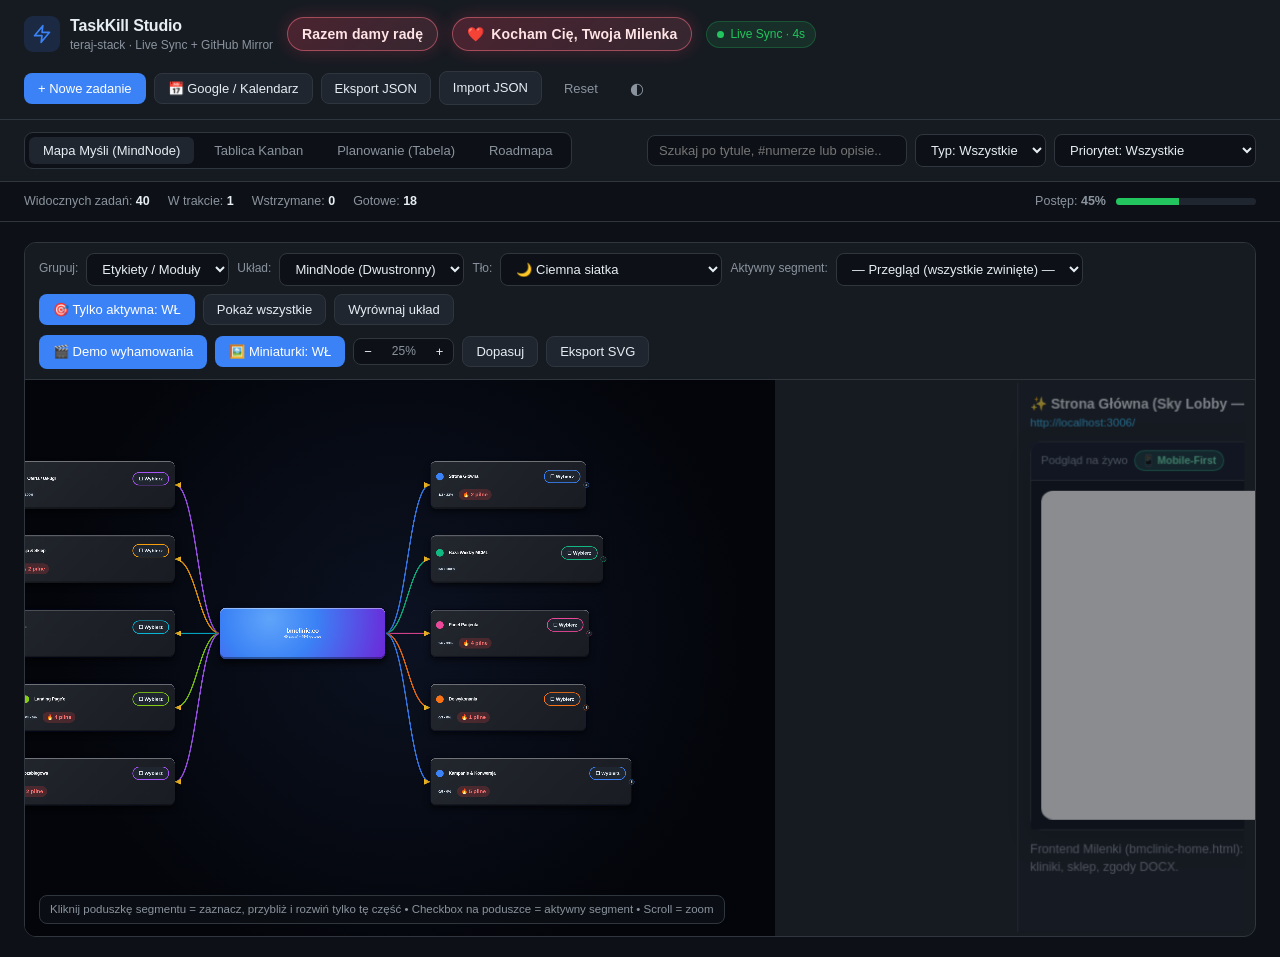
==== commit 4d1cf973: "Sync TaskKill Studio updates, mindmaps, and layout state" ====
--- a/index.html
+++ b/index.html
@@ -198,6 +198,19 @@
   <div id="toast" class="toast hidden" role="status" aria-live="polite"></div>
 
   <script src="data.js?v=taskkill-v5"></script>
-  <script src="app.js?v=taskkill-v15"></script>
+  <script src="app.js?v=taskkill-v18"></script>
+  <script>
+    (function () {
+      var link = document.querySelector('link[href*="styles.css"]');
+      if (link) link.href = 'styles.css?v=' + Date.now();
+      if (window.self === window.top) {
+        setInterval(function () {
+          if (!document.querySelector('input:focus, textarea:focus')) {
+            location.reload();
+          }
+        }, 10000);
+      }
+    })();
+  </script>
 </body>
 </html>
--- a/styles.css
+++ b/styles.css
@@ -848,11 +848,15 @@
   justify-content: center;
   flex-direction: column;
   gap: 10px;
-  padding: 40px 64px;
-  border-radius: 56px;
-  background: linear-gradient(135deg, #2563eb 0%, #7c3aed 100%);
+  padding: 44px 72px;
+  border-radius: 999px;
+  background: radial-gradient(circle at 30% 22%, #60a5fa 0%, #3b82f6 38%, #6d28d9 100%);
   color: #ffffff;
-  box-shadow: 0 22px 54px rgba(59, 130, 246, 0.45), 0 0 0 7px rgba(99, 102, 241, 0.34);
+  box-shadow:
+    0 26px 56px rgba(37, 99, 235, 0.5),
+    0 0 0 8px rgba(129, 140, 248, 0.35),
+    inset 0 8px 18px rgba(255, 255, 255, 0.42),
+    inset 0 -10px 20px rgba(30, 27, 75, 0.45);
   text-align: center;
   z-index: 5;
 }
@@ -877,12 +881,15 @@
 }
 
 .mn-node-branch {
-  padding: 36px 46px;
-  border-radius: 48px;
-  background: var(--surface);
-  border: 6px solid var(--branch-color, var(--accent));
-  color: var(--text);
-  box-shadow: 0 16px 38px rgba(0, 0, 0, 0.32);
+  padding: 30px 44px 30px 52px;
+  border-radius: 28px;
+  background: linear-gradient(135deg, #23272e 0%, #191c22 100%);
+  border: 2px solid rgba(255, 255, 255, 0.14);
+  border-left: 22px solid var(--branch-color, #2edc85);
+  color: #f8fafc;
+  box-shadow:
+    0 18px 42px rgba(0, 0, 0, 0.55),
+    -10px 0 36px color-mix(in srgb, var(--branch-color, #2edc85) 36%, transparent);
   z-index: 4;
 }
 
@@ -1006,22 +1013,24 @@
 }
 
 .mn-node-task {
-  padding: 14px 18px;
-  border-radius: 24px;
-  background: linear-gradient(180deg, color-mix(in srgb, var(--surface) 94%, #ffffff 6%) 0%, var(--surface) 100%);
-  border: 2px solid color-mix(in srgb, var(--branch-color, var(--border)) 48%, var(--border));
-  border-left: 6px solid var(--branch-color, var(--accent));
-  color: var(--text);
+  padding: 16px 22px 16px 24px;
+  border-radius: 20px;
+  background: linear-gradient(135deg, #242830 0%, #1b1e24 100%);
+  border: 1.5px solid rgba(255, 255, 255, 0.14);
+  border-left: 14px solid var(--branch-color, #2edc85);
+  color: #f8fafc;
   box-shadow:
-    0 10px 24px rgba(0, 0, 0, 0.24),
-    inset 0 2px 0 rgba(255, 255, 255, 0.14),
-    inset 0 -3px 6px rgba(0, 0, 0, 0.14);
+    0 14px 32px rgba(0, 0, 0, 0.45),
+    -6px 0 24px color-mix(in srgb, var(--branch-color, #2edc85) 30%, transparent);
   z-index: 3;
 }
 
 .mn-node-task.dir-left {
-  border-left: 2px solid color-mix(in srgb, var(--branch-color, var(--border)) 48%, var(--border));
-  border-right: 6px solid var(--branch-color, var(--accent));
+  border-left: 1.5px solid rgba(255, 255, 255, 0.14);
+  border-right: 14px solid var(--branch-color, #2edc85);
+  box-shadow:
+    0 14px 32px rgba(0, 0, 0, 0.45),
+    6px 0 24px color-mix(in srgb, var(--branch-color, #2edc85) 30%, transparent);
 }
 
 .mn-node-task:hover {
